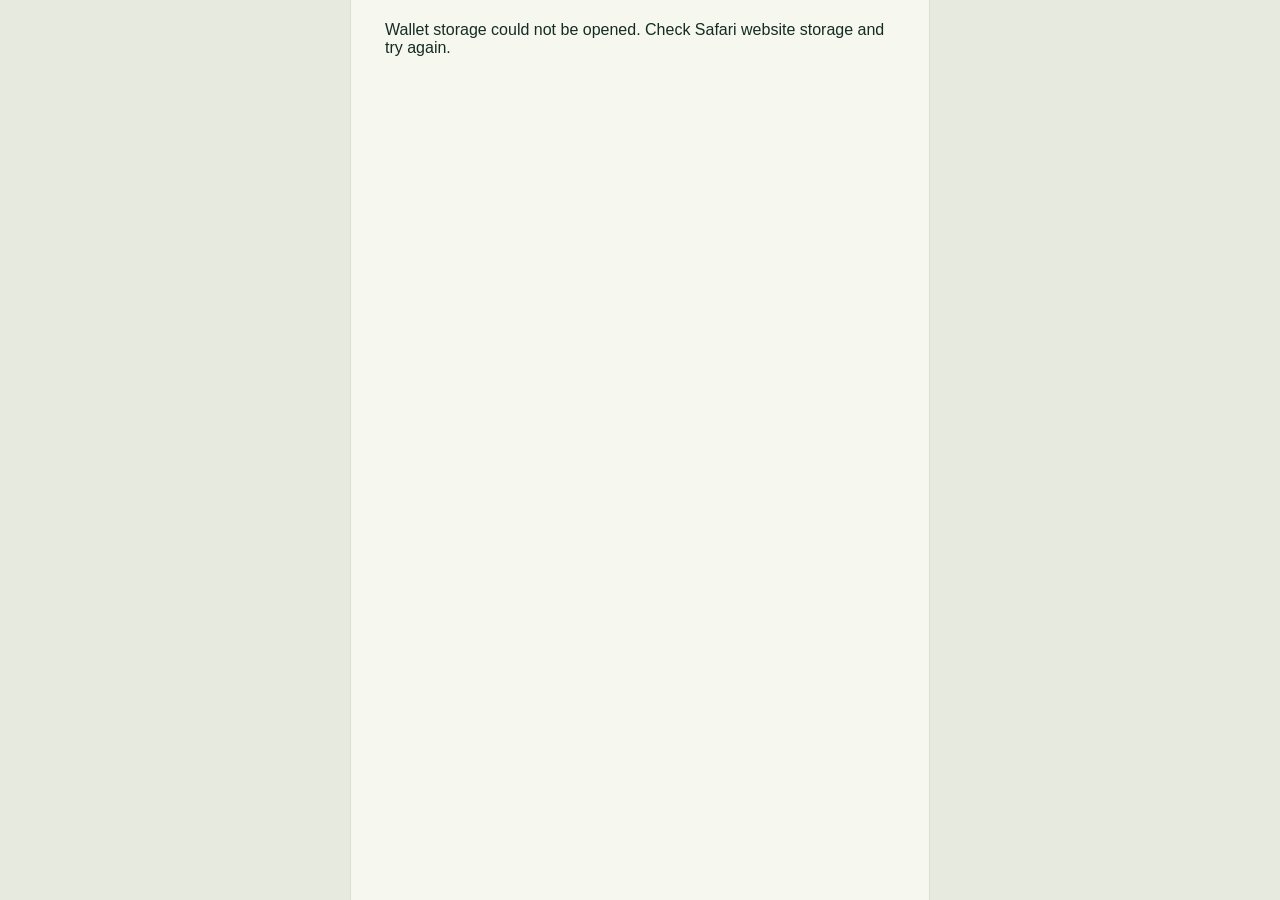
==== install.html @ 21934e38 "Build interactive iPhone wallet screens and preserve personal install artwork" ====
<!doctype html>
<html lang="en">
<head>
 <meta charset="utf-8">
 <meta name="viewport" content="width=device-width,initial-scale=1,viewport-fit=cover">
 <meta name="theme-color" content="#fafafa">
 <meta name="referrer" content="no-referrer">
 <meta name="apple-mobile-web-app-capable" content="yes">
 <meta name="apple-mobile-web-app-title" content="Wise">
 <title>Wise Wallet</title>
 <link rel="manifest" href="./install.webmanifest">
 <link rel="apple-touch-icon" sizes="180x180" href="https://is1-ssl.mzstatic.com/image/thumb/Purple221/v4/42/33/c9/4233c9b2-6276-842b-a227-a5f7882318c9/AppIcon-0-0-1x_U007epad-0-1-0-85-220.png/512x512bb.jpg">
 <link rel="icon" href="./icon.svg">
 <link rel="stylesheet" href="./style.css">
 <link rel="stylesheet" href="./video.css">
 <script src="./install-identity.js" defer></script>
 <script src="./appearance.js" defer></script>
 <script src="./video.js" defer></script>
 <script src="./wallet-controls.js" defer></script>
 <script src="./app.js" defer></script>
</head>
<body>
 <main id="app"></main>
 <input type="file" id="appearance-file" accept=".json,application/json" hidden>
 <dialog id="sheet"><form id="editor">
  <div class="handle"></div><header><h2 id="sheetTitle"></h2><button type="button" id="close" aria-label="Close">×</button></header>
  <div id="fields"></div><p id="error" role="alert"></p><button class="primary" id="save">Save changes</button>
 </form></dialog>
</body>
</html>
---- style.css ----
:root{color-scheme:light;--ink:#152c23;--green:#b5f773;--paper:#f6f7ef;--quiet:#56675b;--line:#d9dfd3;font-family:-apple-system,BlinkMacSystemFont,"Helvetica Neue",Arial,sans-serif;color:var(--ink);background:#e7ebdf}
*{box-sizing:border-box}body{margin:0}button,input,select{font:inherit;color:inherit}button{cursor:pointer;border:0;background:none}button:focus-visible,input:focus-visible,select:focus-visible{outline:3px solid #438c50;outline-offset:2px}#app{max-width:580px;min-height:100dvh;margin:auto;background:var(--paper);padding:calc(21px + env(safe-area-inset-top)) clamp(18px,5vw,34px) calc(110px + env(safe-area-inset-bottom))}.mast,header,.line,.spread,nav,.actions,.stats{display:flex;align-items:center;justify-content:space-between;gap:12px}.mast{padding-bottom:22px;border-bottom:1px solid var(--line)}.brand{display:flex;align-items:center;gap:9px;font-weight:750;letter-spacing:-.6px;font-size:21px}.brand img{width:33px;border-radius:10px}.badge,.kicker{font:650 10px/1.4 ui-monospace,Menlo,monospace;letter-spacing:.12em;text-transform:uppercase}.badge{border:1px solid #b6c8ad;border-radius:20px;padding:6px 9px}.kicker{color:var(--quiet)}h1{font:500 clamp(36px,8vw,52px)/1.04 Georgia,serif;letter-spacing:-.055em;margin:24px 0 18px}h2{font-size:20px;letter-spacing:-.6px;margin:20px 0 12px}.money{display:block;font-weight:590;font-size:clamp(30px,8.5vw,50px);letter-spacing:-.065em;overflow-wrap:anywhere;margin:5px 0 16px}.card{position:relative;isolation:isolate;overflow:hidden;container-type:inline-size;background:linear-gradient(118deg,#cefda3 0%,#a3ee70 57%,#89d955);color:#153221;border-radius:19px;aspect-ratio:1.71;padding:6%;display:flex;flex-direction:column;justify-content:space-between;box-shadow:0 9px 18px -13px #1a372b99}.card:before{content:"";position:absolute;z-index:-1;width:83%;height:210%;right:-33%;top:-47%;border-radius:50%;transform:rotate(39deg);background:repeating-radial-gradient(ellipse at center,transparent 0 8px,#294b2c47 9px 10px,transparent 11px 14px)}.card strong{font-family:Georgia,serif;font-size:clamp(26px,8cqw,42px);font-weight:500;letter-spacing:-.07em}.card small{display:block;font:600 10px/1.6 ui-monospace,monospace;letter-spacing:.14em}.chip{width:37px;height:28px;border:1px solid #688952;border-radius:8px;background:linear-gradient(90deg,transparent 30%,#789664 31% 33%,transparent 34% 66%,#789664 67% 69%,transparent 70%),linear-gradient(0deg,#c9d8b3 47%,#79966c 48% 52%,#dbedbd 53%)}.cardBottom{display:flex;align-items:end;justify-content:space-between;gap:10px}.cardBottom b{overflow-wrap:anywhere}.frozen{filter:saturate(.25)}.actions{justify-content:flex-start;margin:13px 0 20px}.pill,.primary,.smallBtn{font-weight:650;border-radius:30px;background:#e3ebda;padding:12px 16px;min-height:44px}.primary{width:100%;background:var(--ink);color:white;margin-top:12px}.panel{border:1px solid var(--line);border-radius:19px;padding:17px;margin:14px 0;background:#fffefa}.line{padding:13px 0;border-bottom:1px solid var(--line);width:100%;text-align:left}.line:last-child{border-bottom:0}.line div,.spread div{min-width:0}.line b,.line span,.stat b{overflow-wrap:anywhere}.line small,.sub,.stat small{color:var(--quiet);display:block;font-size:13px;line-height:1.5}.amount{font-variant-numeric:tabular-nums;font-weight:650;text-align:right}.positive{color:#316d39}.track{background:#dce6d4;border-radius:100px;height:7px;overflow:hidden;margin:12px 0 5px}.track i{display:block;height:100%;background:#477e43}.stats{align-items:stretch;flex-wrap:wrap}.stat{flex:1;min-width:125px;padding:14px;border-left:2px solid #a7cf91}.stat b{display:block;font-size:20px;letter-spacing:-.045em;margin-top:4px}.sectionhead{display:flex;align-items:center;justify-content:space-between}.smallBtn{background:transparent;text-decoration:underline;text-underline-offset:3px;padding:9px}.mark{width:32px;height:32px;border-radius:10px;display:grid;place-items:center;background:#e8efdF}.record{display:flex;align-items:center;gap:10px}.muted{color:var(--quiet)}nav{position:fixed;bottom:calc(12px + env(safe-area-inset-bottom));left:50%;transform:translateX(-50%);width:min(94%,490px);background:#182d22;color:#e2e9dc;border-radius:25px;padding:5px;z-index:2;box-shadow:0 4px 20px #14281922;gap:2px}nav button{flex:1;padding:8px 2px;font-size:11px;border-radius:20px;min-height:49px;color:inherit}nav button span{display:block;font-size:17px;line-height:1.1;margin-bottom:4px}nav .active{background:var(--green);color:#193322}dialog{border:0;border-radius:23px 23px 0 0;position:fixed;inset:auto 0 0;margin:0 auto;background:var(--paper);color:var(--ink);width:min(100%,550px);max-height:88dvh;padding:12px 22px calc(25px + env(safe-area-inset-bottom))}dialog::backdrop{background:#122a2190}.handle{width:38px;height:4px;background:#bdc8b8;border-radius:10px;margin:0 auto 8px}header h2{margin:8px 0}#close{min-height:44px;min-width:44px;font-size:26px}label{display:block;font-size:13px;font-weight:650;margin:15px 0 5px}input,select{padding:12px;border:1px solid #bfcbb8;background:white;border-radius:11px;width:100%;font-size:16px;margin-top:5px}.danger{color:#9d362b}.lockbox{max-width:350px;margin:15vh auto}.err,#error{color:#973523}.empty{font-size:14px;color:var(--quiet)}p{line-height:1.45}.spread{align-items:baseline}.hero{padding:17px 0 0}.hero .kicker{margin:0}button:active{opacity:.8}@media(min-width:620px){#app{border-inline:1px solid var(--line)}dialog{bottom:24px;border-radius:23px}}
---- video.css ----
.video-wallet,.personal{color-scheme:light;background:#fafafa;color:#10110f}
.personal #app,.personal dialog{--ink:#11130f;--quiet:#50554d;--paper:#fafafa;--line:#e2e3df;background:var(--paper);color:var(--ink)}
.personal #app:has(.vscreen){padding:0;border:0}
.personal .primary,.personal nav .active{background:#9bea66;color:#14240c}
.personal input,.personal select,.personal .pill,.personal .panel{background:#f3f4f0;color:#131510}
.personal small,.personal .sub{color:#4e524a}
.personal .smallBtn{color:#204d0a}
.vscreen{--lime:#9cf362;--light:#e2f7d3;--dark:#153503;--grey:#efefed;--gutter:clamp(16px,4.1vw,23px);min-height:100dvh;padding:calc(env(safe-area-inset-top) + 24px) var(--gutter) calc(env(safe-area-inset-bottom) + 98px);overflow-x:clip;color:#10120f;font:500 16px/1.35 -apple-system,BlinkMacSystemFont,"Helvetica Neue",Arial,sans-serif}
.vscreen h1,.vscreen h2,.vscreen h3,.vmodal h2{font-family:inherit;font-weight:740;line-height:1.08;letter-spacing:-.045em}
.vscreen h1{font-size:clamp(29px,7.5vw,40px);margin:28px 0 16px}
.vscreen h2{font-size:clamp(22px,5.3vw,29px);margin:24px 0 12px}
.vscreen button,.vdock button,.vmodal button{-webkit-tap-highlight-color:transparent}
.vscreen svg,.vmodal svg,.vdock svg{width:1.2em;height:1.2em;display:inline-block;flex:none;vertical-align:-.18em}
.vtop,.vtop>div,.vactions,.vfilters,.vbalance>div,.vcardactions,.vheading{display:flex;align-items:center}
.vtop,.vheading{justify-content:space-between;gap:8px}
.vtop>div,.vfilters,.vactions{gap:7px}
.vtop{min-height:44px}
.vchip,.vavatar,.vbubble{display:inline-flex;align-items:center;justify-content:center;gap:3px;border-radius:50px;background:var(--light);color:var(--dark);font-weight:710;white-space:nowrap}
.vchip{min-height:40px;padding:8px 13px;font-size:16px;letter-spacing:-.035em}
.vchip svg{width:1em;height:1em}
.vgreen,.vround i,.vbranddot{background:linear-gradient(160deg,#acfa75,#8bed52)}
.vsurface,.vavatar,.vbubble{background:#ededeb;color:#151711}
.vsurface,.vtop .vgreen{min-height:44px;box-shadow:inset 0 1px 2px #fff,0 1px 2px #15191121}
.vtop .vsurface{background:linear-gradient(155deg,#fafafa,#ededeb)}
.vavatar{width:42px;height:42px;position:relative;font-size:17px}
.vavatar:after{content:'';position:absolute;top:0;right:0;background:#bd0636;width:9px;height:9px;border:2px solid #fafafa;border-radius:20px}
.vbubble{width:42px;height:42px;flex:none}
.vbalance{margin:26px 0 16px;letter-spacing:-.03em}
.vbalance>div{gap:10px;margin-top:3px}
.vbalance strong{font-size:clamp(22px,5.5vw,31px);letter-spacing:-.04em;overflow-wrap:anywhere}
.vbalance .vbubble{width:32px;height:32px;color:#1b380c}
.vbalance .vbubble svg{width:15px}
.vactions,.vaccounts{overflow:auto;scrollbar-width:none}
.vactions::-webkit-scrollbar,.vaccounts::-webkit-scrollbar{display:none}
.vactions{margin-right:calc(-1 * var(--gutter));padding-right:var(--gutter);gap:8px}
.vaccounts{scroll-snap-type:x mandatory;display:flex;gap:14px;position:relative;margin:17px calc(-1 * var(--gutter)) 0;scroll-padding-inline:var(--gutter);padding:0 var(--gutter)}
.vaccounts>div{flex:0 0 calc(100% - 14px);scroll-snap-align:start}
.vacct,.vgoal{position:relative;border-radius:24px;background:var(--grey);padding:8px;overflow:hidden;min-height:100%}
.vstrip{display:flex;align-items:center;gap:5px;width:100%;padding:10px 16px 21px;text-align:left;position:relative;min-height:60px;border-radius:18px 18px 0 0;background:linear-gradient(115deg,#bbef86,#a4ed70);color:#15250c;font-size:16px;font-weight:720}
.vstrip:after{content:'';position:absolute;left:50%;bottom:-7px;transform:translateX(-50%) rotate(45deg);width:25px;height:25px;border-radius:0 0 10px 0;background:#b0ee7d}
.vstrip .vmark{margin-left:auto}.vstrip svg{width:14px}
.vmark{display:block;width:21px;height:22px;background:#15250d;clip-path:polygon(10% 0,100% 0,65% 100%,46% 100%,76% 18%,34% 18%,46% 36%,32% 50%,52% 50%,47% 66%,0 66%,23% 36%)}
.vmain{position:relative;width:100%;padding:23px 8px 8px;text-align:left;display:grid;gap:2px}
.vmain strong{font-size:23px;letter-spacing:-.045em}
.vmain svg{position:absolute;right:9px;top:46%;width:15px;color:#656861}
.vcurrencies{display:grid;grid-template-columns:repeat(2,minmax(0,1fr));gap:2px 5px;margin:2px 6px 16px}
.vcurrency{min-width:0;display:flex;align-items:center;gap:7px;height:46px;padding:0;text-align:left}
.vcurrency b{font-size:15px;white-space:nowrap;overflow:hidden;text-overflow:ellipsis}.vcurrency svg{width:13px;margin-left:auto;margin-right:3px;color:#666}
.vflag{font:normal 25px/1 "Apple Color Emoji","Segoe UI Emoji",sans-serif;display:inline-grid;place-items:center;width:27px;height:27px;overflow:hidden;border-radius:50%;flex:none}
.vsmall{font-size:13px;min-height:30px;margin:0 8px 6px;background:#e1e2dd;color:#292e25}
.vgoal{display:flex;flex-direction:column;align-items:flex-start;justify-content:center;padding:22px;gap:12px;background:#e5e8e1}
.vdots{display:flex;justify-content:center;height:38px;align-items:center}.vdots button{width:17px;height:32px;padding:0;display:grid;place-items:center}.vdots i{width:7px;height:7px;border-radius:50%;background:#b8bbb5}.vdots .on i{background:var(--dark)}
.vschedule,.vexplore,.vcalc,.vactivate{position:relative;border-radius:22px;overflow:hidden}
.vschedule{background:#d9f5f0;padding:16px;color:#0d2725}
.vschedule>div{display:flex;gap:13px;align-items:flex-start;padding-right:17px}
.vschedule>div>svg{width:44px;height:44px;padding:10px;border:1px solid #9cbdb7;border-radius:50%}
.vschedule small,.vrow small{display:block;font-size:13px;line-height:1.38;margin-top:3px}
.vschedule>.vchip{width:100%;margin-top:12px;background:#07534e;color:white}
.vschedule>.vbubble,.vexplore>.vbubble:first-child{position:absolute;right:7px;top:7px;width:25px;height:25px;background:#b9ded9}
.vheading .vtext{padding:0;min-height:32px;background:none;text-decoration:underline}
.vrow{width:100%;display:flex;align-items:center;gap:12px;text-align:left;min-height:67px;padding:10px 0}
.vrow>span{min-width:0;flex:1}.vrow>span b{display:block;overflow:hidden;text-overflow:ellipsis;white-space:nowrap}
.vrow>svg:last-child,.vwatch>svg{width:15px;margin-left:auto}
.vrow .vleading{width:43px;height:43px;flex:none;border-radius:50%;display:grid;place-items:center;border:1px solid #d0d3cc;background:#fbfbf9;color:#141711;font-style:normal;font-weight:700}
.vtx strong{max-width:46%;text-align:right;font-size:15px}.vcredit{color:#064d27}
.vexplore{background:#173300;color:white;padding:23px;min-height:260px;isolation:isolate;display:flex;flex-direction:column;align-items:start}.vexplore h3{font:900 clamp(24px,7vw,37px)/.94 -apple-system,Arial,sans-serif;text-transform:uppercase;margin:0 18px 10px 0;letter-spacing:-.075em}.vexplore p{font-size:15px;margin:0;max-width:90%}.vexplore img{width:65%;margin:8px 0 -24px -23px}.vexplore .vbubble:last-child{position:absolute;bottom:10px;right:10px;background:var(--lime)}.vexplore>.vbubble:first-child{background:#30491f;color:white}
.vcalc{background:#eeedea;padding:16px}.vcalc>svg{width:100%;height:90px}.vcalc>div{display:flex;align-items:stretch;gap:10px}.vcalc label{flex:1}.vcalc output{display:block;margin-top:5px;background:white;border-radius:8px;padding:12px;font-size:16px}
.vdeck{position:relative;overflow:hidden;margin:0 calc(-1 * var(--gutter));height:auto;aspect-ratio:512/246;touch-action:pan-y}
.vcardslide,.vqrslide{position:absolute;width:76%;height:100%;padding:0;top:0;transition:left .23s ease}
.vcardslide{left:12%;border-radius:13px}.vcardslide img,.vlegacycard{width:100%;height:100%;display:block;border-radius:12px}
.vlegacycard{background:linear-gradient(120deg,#b8f57c,#92e859);position:relative}
.vlegacycard:after{content:'VISA';position:absolute;bottom:6%;right:7%;color:white;font-size:26px;font-weight:900;font-style:italic}
.vqrslide{left:-70%;border-radius:8px;background:linear-gradient(#223914,#223914) left top/24px 3px no-repeat,linear-gradient(#223914,#223914) right bottom/24px 3px no-repeat,#e7ebe3;border-inline:3px solid #20390a}
.showqr .vqrslide{left:-11%}.showqr .vcardslide{left:72%}.vqrslide svg{width:30px;height:30px}
.vcardslide.isfrozen img{filter:grayscale(.8) brightness(.8)}.vcardslide>span{position:absolute;left:50%;top:50%;transform:translate(-50%,-50%);background:#161a1add;color:white;border-radius:30px;padding:8px 14px}
.vholder{text-align:center;margin:24px 0 38px;font-weight:680}
.vcardactions{align-items:flex-start;justify-content:space-around;gap:4px;margin:0 -6px 28px}
.vround{flex:1;display:grid;justify-items:center;gap:10px;padding:0;color:#143206;font-size:14px;font-weight:720}
.vround i{width:clamp(51px,14vw,66px);height:clamp(51px,14vw,66px);border-radius:100%;display:grid;place-items:center}
.vround svg{width:25px;height:25px}.vcardactions.solo{margin-top:26px}.vpartners{width:90%}
.vwatch,.vactivate{width:100%;display:flex;align-items:center;gap:16px;text-align:left;padding:16px 5px}
.vpay{border:1px solid #252825;padding:1px 3px;border-radius:3px;font-size:13px}
.vactivate{margin:23px 0;background:#eeedea;padding:16px 12px;min-height:102px;border-radius:16px;font-size:15px;line-height:1.5}.vactivate img{width:30%;mix-blend-mode:multiply;align-self:flex-end}
.vgroup{margin:30px 0 0;border-bottom:1px solid #dcddd9;padding-bottom:9px;font-size:14px}
.vfilters{gap:5px;margin:13px 0 23px}.vfilters .vchip{min-height:31px;font-size:13px}.vfilters .vsearch{margin-left:auto;background:#efefed}.voutline{border:1px solid #67775f;background:transparent}.vselected{background:var(--dark);color:#fff}.v-recipients>small{display:block;margin-top:17px}.vempty{color:#64685f;font-size:15px}
.v-payments h1{margin-top:50px}.vpayments{margin-top:15px;display:grid;gap:9px}.vpayments .vrow,.vaccountrow{padding:13px;background:#f3f2ef;border-radius:15px}.vaccountrow{margin:7px 0}
.vaccbar{position:sticky;top:env(safe-area-inset-top);z-index:1;background:#fafafaf0;backdrop-filter:blur(12px);-webkit-backdrop-filter:blur(12px);padding:1px 0 8px}
.vsticky{position:absolute;left:50%;transform:translateX(-50%);opacity:0}.compact .vsticky{opacity:1}
.vacchero{display:flex;flex-direction:column;align-items:center;gap:9px;margin:clamp(48px,8vh,86px) 0 29px;text-align:center}
.vacchero>div{display:flex;align-items:center;gap:4px}.vacchero .vflag,.vbranddot{border-radius:50%;width:40px;height:40px;display:grid;place-items:center}.vacchero .vflag{font-size:39px;margin-left:-8px}.vacchero h1{font-size:clamp(36px,9vw,52px);margin:0 0 5px;overflow-wrap:anywhere}.vbranddot .vmark{width:17px;height:18px}.vacchero .vchip{max-width:100%;white-space:normal}
.vseg{display:flex;background:#eaeaec;border-radius:23px;padding:2px;margin-bottom:15px}.vseg button{flex:1;border-radius:23px;min-height:38px;color:#193509;font-weight:700}.vseg .on{background:#fafafa}
.personal .vdock{background:#f5f4f0c9;backdrop-filter:blur(17px) saturate(145%);-webkit-backdrop-filter:blur(17px) saturate(145%);border:1px solid #d2d3ca;width:min(90%,500px);border-radius:48px;color:#10120f;padding:3px;gap:0;bottom:max(9px,env(safe-area-inset-bottom));box-shadow:inset 0 1px 2px #fff,0 3px 16px #32362b14}
.vdock button{min-width:0;min-height:55px;color:inherit;font-size:11px;font-weight:690;padding:5px 1px;border-radius:40px}.vdock svg{width:21px;height:21px}.vdock button span{font-size:11px;margin:2px 0 0}.vdock [aria-current]{background:#b8b8b26b}.personal .vaccdock{width:min(77%,420px);background:#a8f375db;color:#101b08}
.personal .vmodal{padding:16px 22px calc(20px + env(safe-area-inset-bottom))}.vmodal header button{font-size:26px;width:44px;height:44px}.vmodal p{color:#41473b}.vmodal .vrow{min-height:47px}.vmodal .vleading{display:none}
@media(prefers-reduced-motion:reduce){.vscreen *{transition:none!important;scroll-behavior:auto!important}}
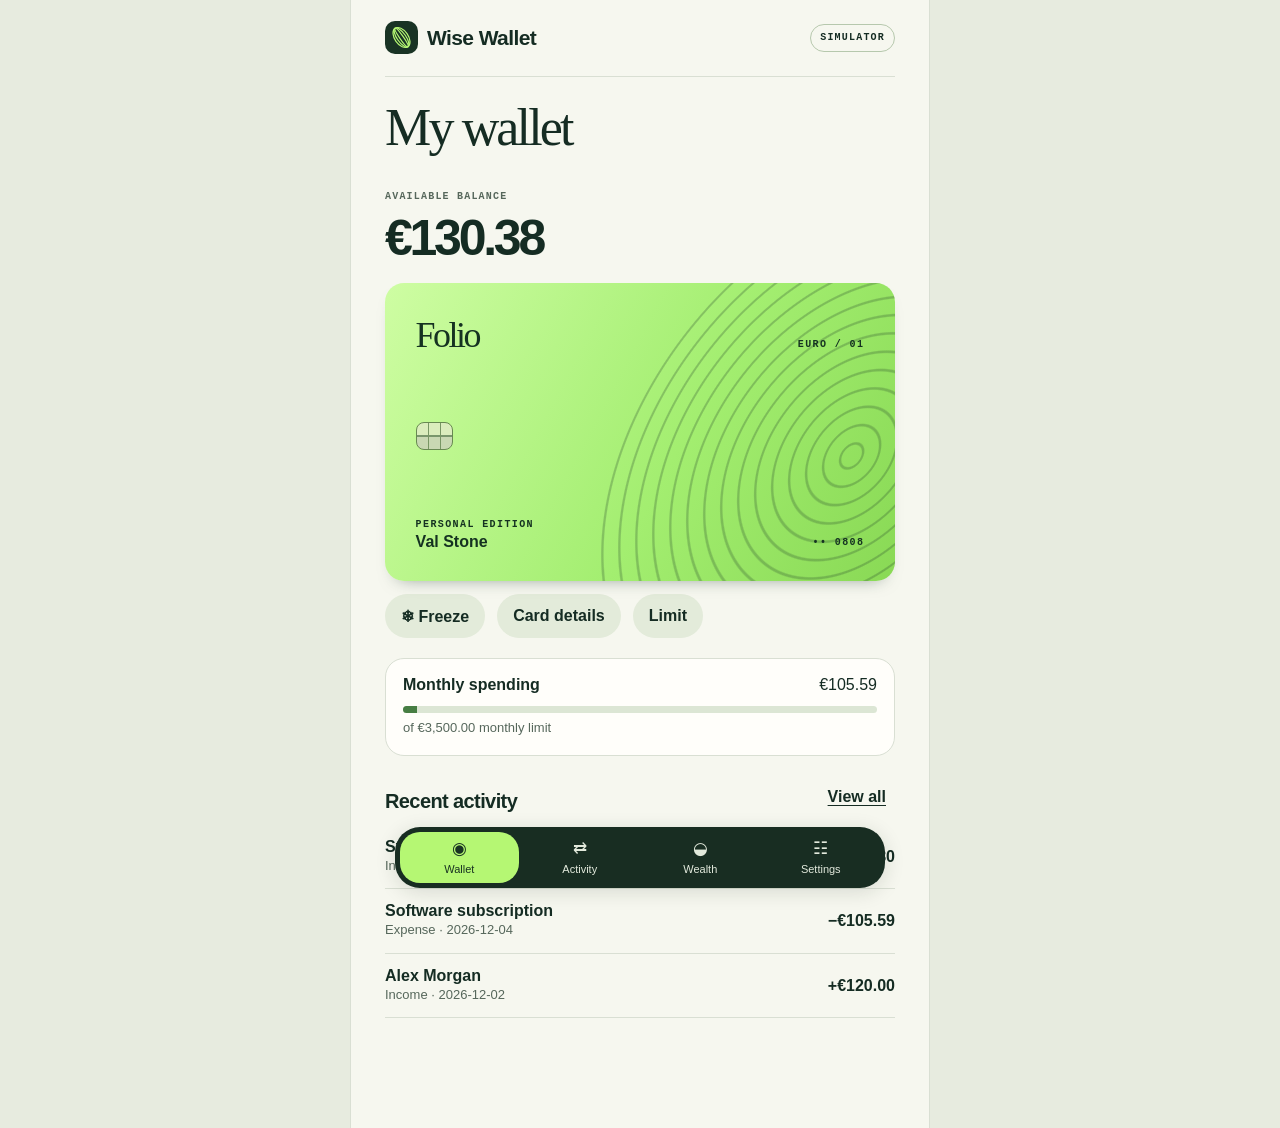
==== commit 9088585e: "Embed the exact iPhone touch icon and test with the origin disconnected" ====
--- a/install.html
+++ b/install.html
@@ -9,7 +9,7 @@
  <meta name="apple-mobile-web-app-title" content="Wise">
  <title>Wise Wallet</title>
  <link rel="manifest" href="./install.webmanifest">
- <link rel="apple-touch-icon" sizes="180x180" href="https://is1-ssl.mzstatic.com/image/thumb/Purple221/v4/42/33/c9/4233c9b2-6276-842b-a227-a5f7882318c9/AppIcon-0-0-1x_U007epad-0-1-0-85-220.png/512x512bb.jpg">
+ <link rel="apple-touch-icon" sizes="180x180">
  <link rel="icon" href="./icon.svg">
  <link rel="stylesheet" href="./style.css">
  <link rel="stylesheet" href="./video.css">
--- a/video.css
+++ b/video.css
@@ -93,3 +93,16 @@
 .vdock button{min-width:0;min-height:55px;color:inherit;font-size:11px;font-weight:690;padding:5px 1px;border-radius:40px}.vdock svg{width:21px;height:21px}.vdock button span{font-size:11px;margin:2px 0 0}.vdock [aria-current]{background:#b8b8b26b}.personal .vaccdock{width:min(77%,420px);background:#a8f375db;color:#101b08}
 .personal .vmodal{padding:16px 22px calc(20px + env(safe-area-inset-bottom))}.vmodal header button{font-size:26px;width:44px;height:44px}.vmodal p{color:#41473b}.vmodal .vrow{min-height:47px}.vmodal .vleading{display:none}
 @media(prefers-reduced-motion:reduce){.vscreen *{transition:none!important;scroll-behavior:auto!important}}
+.v-home>.vtop,.v-cards>.vtop,.v-recipients>.vtop,.vtitlebar{position:sticky;top:env(safe-area-inset-top);z-index:2;background:#fafafaf0;backdrop-filter:blur(13px);-webkit-backdrop-filter:blur(13px)}
+.v-home>.vtop,.v-cards>.vtop,.v-recipients>.vtop{padding-block:6px;margin-block:-6px}
+.vtitlebar{min-height:35px;display:grid;place-items:center}
+.vtitlebar b{opacity:0}.vtitlebar.compact b{opacity:1}
+.v-payments h1{margin-top:10px}
+.vcalc .vquotes{display:grid;gap:5px;margin-top:12px}
+.vquotes label{display:flex;align-items:center;justify-content:space-between;gap:10px;flex-direction:row-reverse;background:#fff;padding:4px 12px;border-radius:10px;margin:0}
+.vquotes input,.vquotes output{width:55%;border:0;background:white;text-align:left;padding:8px 0;margin:0;font-weight:700}
+.vcalc .vchartaxis,.vcalc .vquoteinfo{display:flex;justify-content:space-between;font-size:12px;color:#56594f}
+.vquoteinfo{margin:14px 0;text-align:center}.vquoteinfo span{flex:1}.vquoteinfo b{display:block;color:#222}
+.vcalc>.vchip{width:100%}.vprovided{margin:-10px 0 9px;font-size:13px}.vprotect{text-align:center;padding:26px 12px}.vprotect h3{margin:7px}.vprotect p{margin:5px 0 12px;font-size:14px}
+.v-home>.vtop:before,.v-cards>.vtop:before,.v-recipients>.vtop:before,.vaccbar:before,.vtitlebar:before{content:'';position:absolute;bottom:100%;left:calc(-1 * var(--gutter));right:calc(-1 * var(--gutter));height:env(safe-area-inset-top);background:#fafafa;pointer-events:none}
+.v-personal-splash{position:fixed;inset:0;display:grid;place-items:center;background:#9cf362;z-index:5;pointer-events:none;animation:vfade .48s ease-out forwards}.v-personal-splash .vmark{width:50px;height:52px}@keyframes vfade{0%,65%{opacity:1}100%{opacity:0}}
